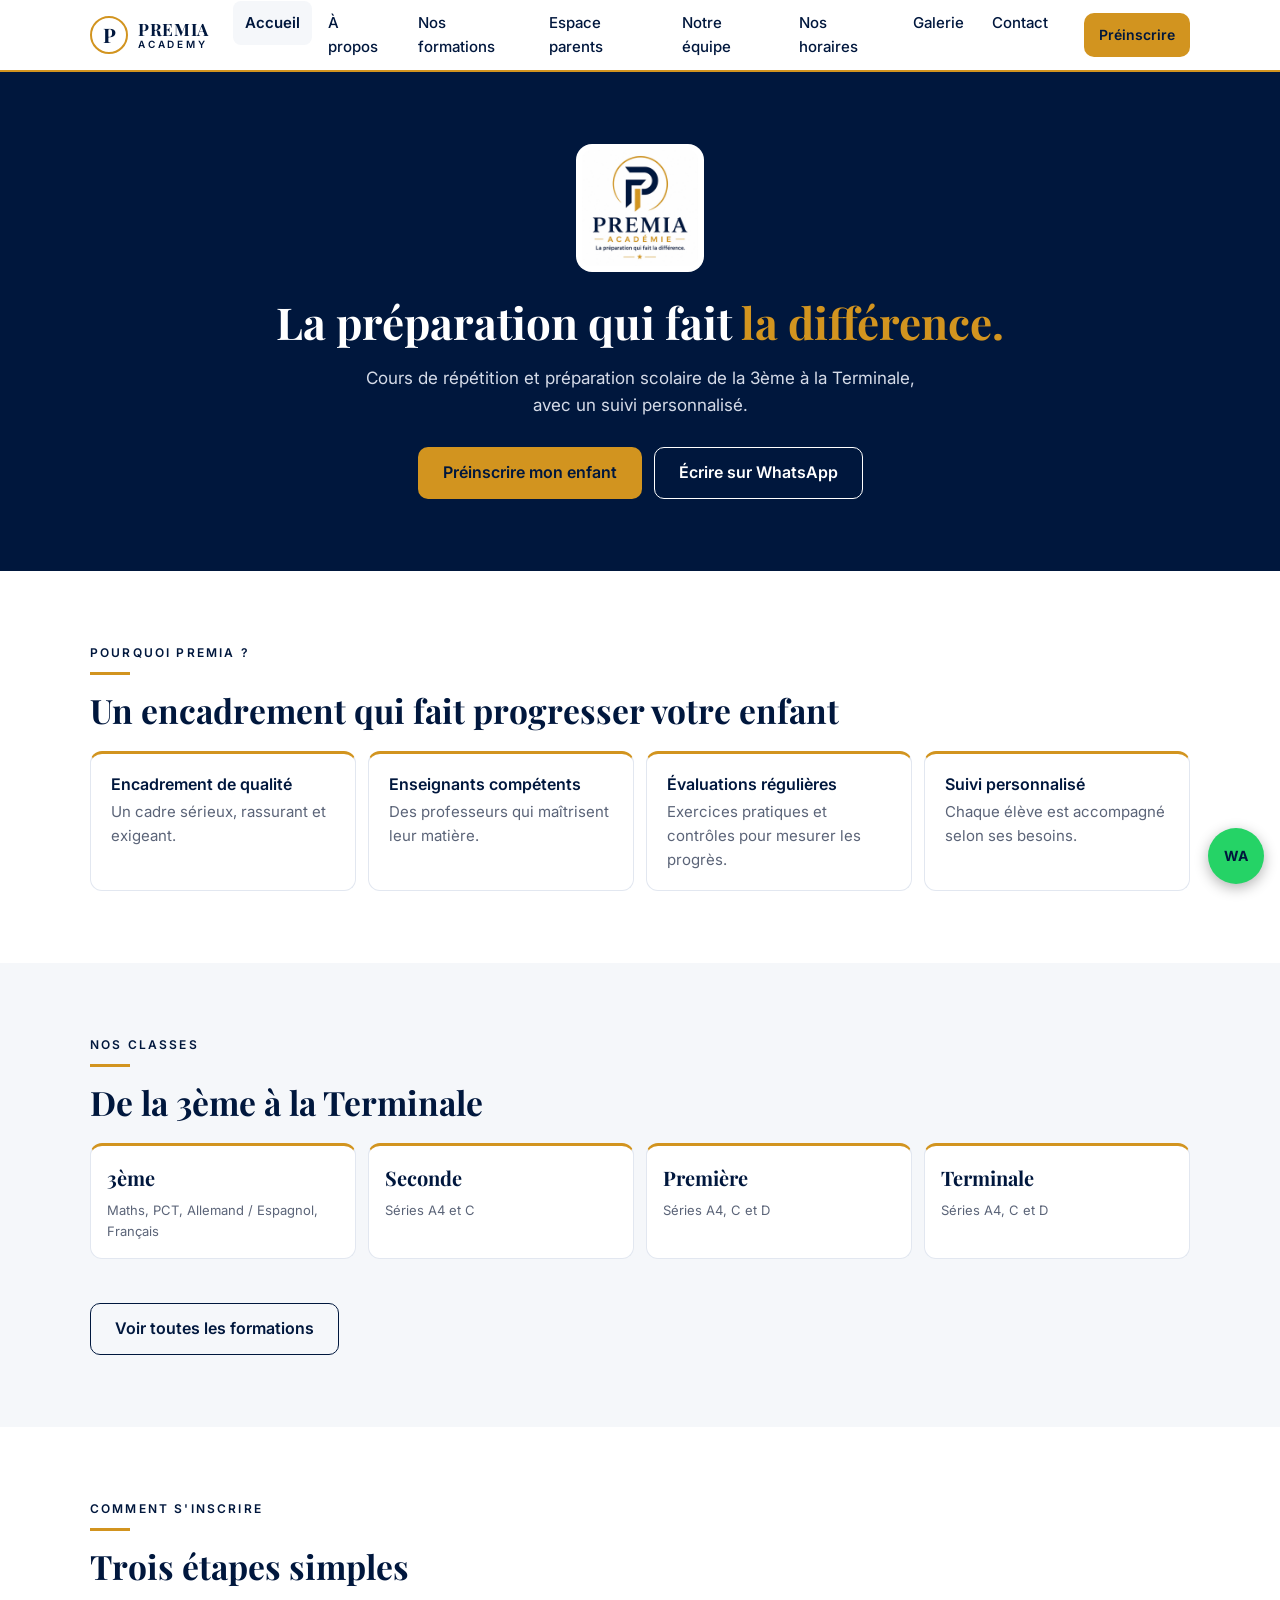
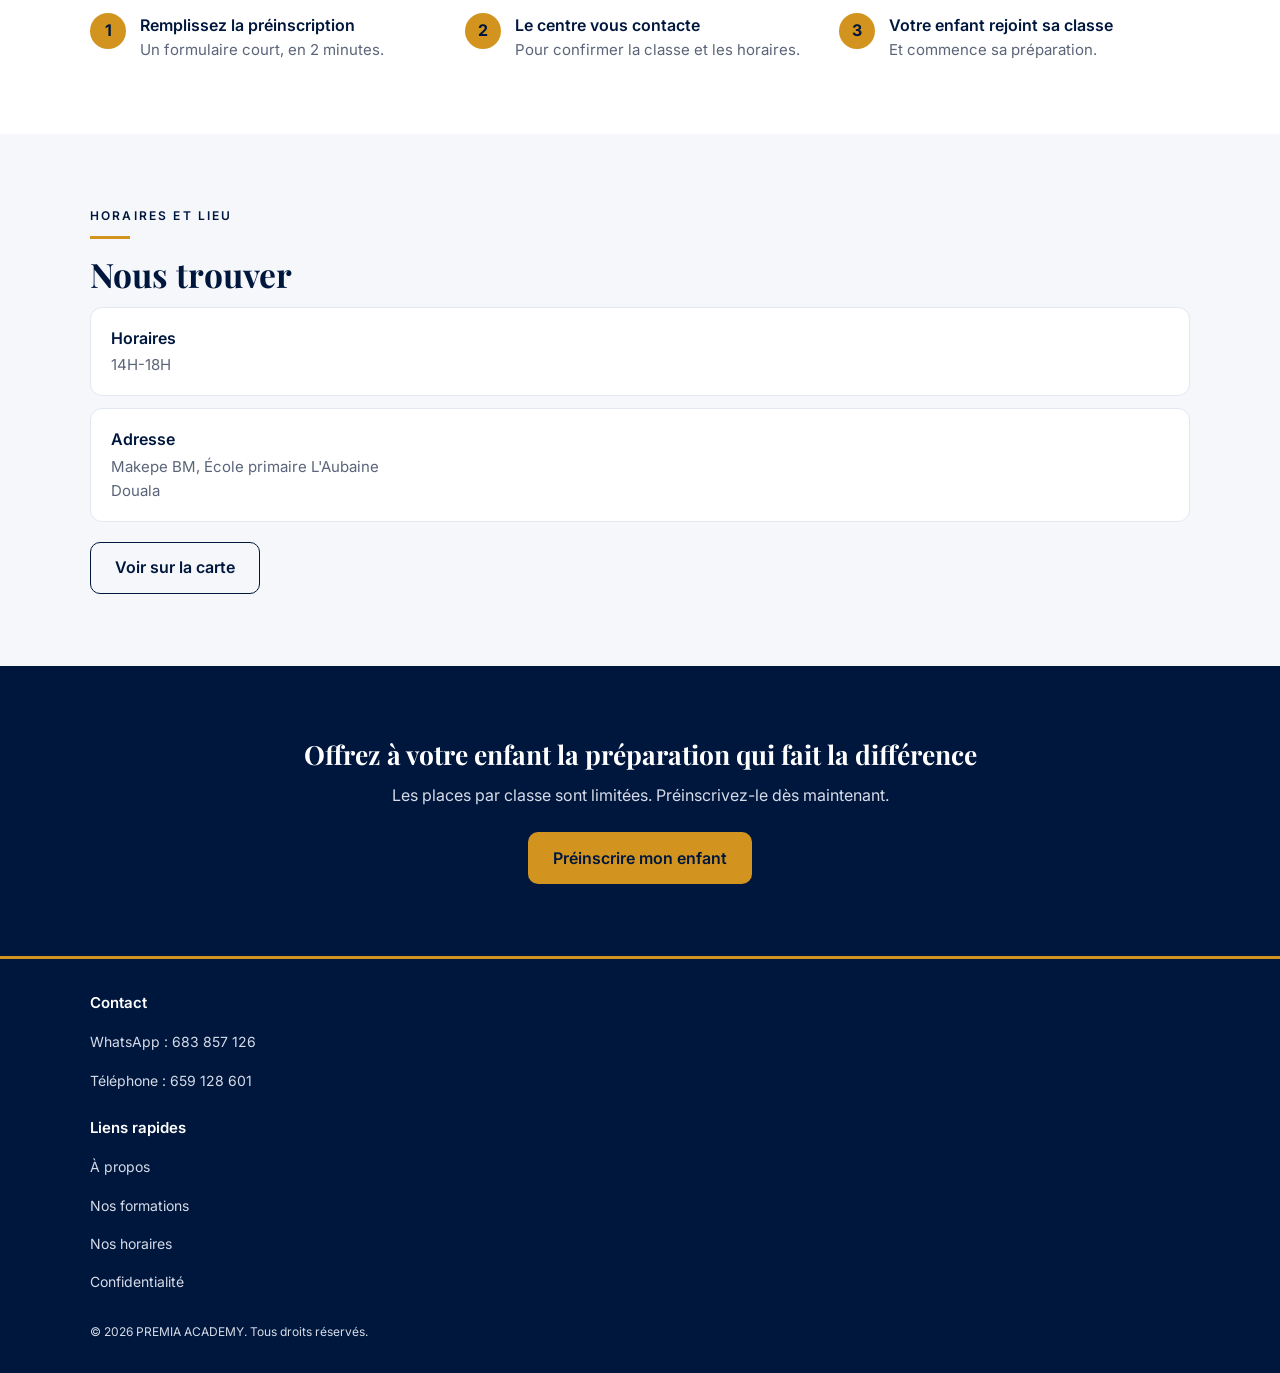
==== index.html @ 53cdbd76 "Mise en ligne du site" ====
<!DOCTYPE html>
<html lang="fr">
<head>
  <meta charset="UTF-8">
  <meta name="viewport" content="width=device-width, initial-scale=1">
  <title>PREMIA ACADEMY | Cours de répétition à Douala, de la 3ème à la Terminale</title>
  <meta name="description" content="PREMIA ACADEMY, centre de cours de répétition à Makepe, Douala. Accompagnement scolaire des élèves de la 3ème à la Terminale et préparation aux examens.">
  <meta name="theme-color" content="#00173D">
<link rel="icon" type="image/png" href="assets/img/logo/logo-complet.png">
  <!-- Aperçu lors d'un partage WhatsApp / Facebook -->
  <meta property="og:type" content="website">
  <meta property="og:title" content="PREMIA ACADEMY : la préparation qui fait la différence">
  <meta property="og:description" content="Cours de répétition et préparation scolaire de la 3ème à la Terminale.">
  <meta property="og:image" content="assets/img/logo/logo-complet.png">

  <!-- Polices -->
  <link rel="preconnect" href="https://fonts.googleapis.com">
  <link rel="preconnect" href="https://fonts.gstatic.com" crossorigin>
  <link href="https://fonts.googleapis.com/css2?family=Inter:wght@400;500;600&family=Playfair+Display:wght@600;700&display=swap" rel="stylesheet">

  <link rel="stylesheet" href="assets/css/style.css">
  <script src="assets/js/main.js" defer></script>
</head>
<body>
  <a class="skip-link" href="#contenu">Aller au contenu</a>

  <!-- ===== EN-TÊTE ===== -->
  <header class="site-header">
    <div class="header-inner">
      <a class="brand" href="index.html" aria-label="PREMIA ACADEMY, accueil">
        <span class="brand-mono" aria-hidden="true">P</span>
        <span class="brand-text">
          <span class="brand-name">PREMIA</span>
          <span class="brand-sub">ACADEMY</span>
        </span>
      </a>
      <div class="header-actions">
        <a class="btn btn-gold btn-sm" href="preinscription.html">Préinscrire</a>
        <button class="nav-toggle" type="button" aria-expanded="false"
                aria-controls="menu-principal" aria-label="Ouvrir le menu">
          <span class="nav-toggle-bar"></span>
        </button>
      </div>
    </div>
    <nav class="main-nav" id="menu-principal" aria-label="Navigation principale">
      <ul>
        <li><a href="index.html" aria-current="page">Accueil</a></li>
        <li><a href="a-propos.html">À propos</a></li>
        <li><a href="formations.html">Nos formations</a></li>
        <li><a href="informations.html">Espace parents</a></li>
        <li><a href="equipe.html">Notre équipe</a></li>
        <li><a href="horaires.html">Nos horaires</a></li>
        <li><a href="galerie.html">Galerie</a></li>
        <li><a href="contact.html">Contact</a></li>
      </ul>
    </nav>
  </header>

  <main id="contenu">

    <!-- ===== HERO ===== -->
    <section class="hero">
      <div class="container">
        <img class="hero-logo" src="assets/img/logo/logo-complet.png"
             alt="Logo PREMIA Académie" width="128" height="128">
        <h1>La préparation qui fait <span>la différence.</span></h1>
        <p class="hero-text">Cours de répétition et préparation scolaire de la 3ème à la Terminale, avec un suivi personnalisé.</p>
        <div class="hero-actions">
          <a class="btn btn-gold" href="preinscription.html">Préinscrire mon enfant</a>
          <a class="btn btn-outline-light" href="https://wa.me/237683857126">Écrire sur WhatsApp</a>
        </div>
      </div>
    </section>

    <!-- ===== POURQUOI PREMIA ===== -->
    <section class="section" aria-labelledby="titre-pourquoi">
      <div class="container">
        <p class="eyebrow">Pourquoi PREMIA ?</p>
        <h2 id="titre-pourquoi">Un encadrement qui fait progresser votre enfant</h2>
        <ul class="cards">
          <li class="card">
            <h3>Encadrement de qualité</h3>
            <p>Un cadre sérieux, rassurant et exigeant.</p>
          </li>
          <li class="card">
            <h3>Enseignants compétents</h3>
            <p>Des professeurs qui maîtrisent leur matière.</p>
          </li>
          <li class="card">
            <h3>Évaluations régulières</h3>
            <p>Exercices pratiques et contrôles pour mesurer les progrès.</p>
          </li>
          <li class="card">
            <h3>Suivi personnalisé</h3>
            <p>Chaque élève est accompagné selon ses besoins.</p>
          </li>
        </ul>
      </div>
    </section>

    <!-- ===== NOS CLASSES ===== -->
    <section class="section section-alt" aria-labelledby="titre-classes">
      <div class="container">
        <p class="eyebrow">Nos classes</p>
        <h2 id="titre-classes">De la 3ème à la Terminale</h2>
        <ul class="class-grid">
          <li class="class-card"><h3>3ème</h3><p>Maths, PCT, Allemand / Espagnol, Français</p></li>
          <li class="class-card"><h3>Seconde</h3><p>Séries A4 et C</p></li>
          <li class="class-card"><h3>Première</h3><p>Séries A4, C et D</p></li>
          <li class="class-card"><h3>Terminale</h3><p>Séries A4, C et D</p></li>
        </ul>
        <a class="btn btn-outline" href="formations.html">Voir toutes les formations</a>
      </div>
    </section>

    <!-- ===== COMMENT S'INSCRIRE ===== -->
    <section class="section" aria-labelledby="titre-etapes">
      <div class="container">
        <p class="eyebrow">Comment s'inscrire</p>
        <h2 id="titre-etapes">Trois étapes simples</h2>
        <ol class="steps">
          <li><h3>Remplissez la préinscription</h3><p>Un formulaire court, en 2 minutes.</p></li>
          <li><h3>Le centre vous contacte</h3><p>Pour confirmer la classe et les horaires.</p></li>
          <li><h3>Votre enfant rejoint sa classe</h3><p>Et commence sa préparation.</p></li>
        </ol>
      </div>
    </section>

    <!-- ===== HORAIRES ET LIEU ===== -->
    <section class="section section-alt" aria-labelledby="titre-lieu">
      <div class="container">
        <p class="eyebrow">Horaires et lieu</p>
        <h2 id="titre-lieu">Nous trouver</h2>
        <div class="card"><h3>Horaires</h3><p>14H-18H</p></div>
        <div class="card"><h3>Adresse</h3><p>Makepe BM, École primaire L'Aubaine<br>Douala</p></div>
        <a class="btn btn-outline" href="contact.html">Voir sur la carte</a>
      </div>
    </section>

    <!-- ===== APPEL FINAL ===== -->
    <section class="cta">
      <div class="container">
        <h2>Offrez à votre enfant la préparation qui fait la différence</h2>
        <p>Les places par classe sont limitées. Préinscrivez-le dès maintenant.</p>
        <a class="btn btn-gold" href="preinscription.html">Préinscrire mon enfant</a>
      </div>
    </section>
  </main>

  <!-- ===== PIED DE PAGE ===== -->
  <footer class="site-footer">
    <div class="container">
      <h3>Contact</h3>
      <a href="https://wa.me/237683857126">WhatsApp : 683 857 126</a>
      <a href="tel:+237659128601">Téléphone : 659 128 601</a>
      <h3>Liens rapides</h3>
      <a href="a-propos.html">À propos</a>
      <a href="formations.html">Nos formations</a>
      <a href="horaires.html">Nos horaires</a>
      <a href="confidentialite.html">Confidentialité</a>
      <p class="copyright">© 2026 PREMIA ACADEMY. Tous droits réservés.</p>
    </div>
  </footer>

  <!-- Bouton WhatsApp flottant -->
  <a class="wa-float" href="https://wa.me/237683857126" aria-label="Écrire sur WhatsApp">WA</a>
</body>
</html>
---- assets/css/style.css ----
*, *::before, *::after {
  box-sizing: border-box;
}

html, body {
  max-width: 100%;
  overflow-x: hidden;
}

body {
  overflow-wrap: break-word;
}

img, table, iframe, video {
  max-width: 100%;
  height: auto;
}
/* =========================================================
   PREMIA ACADEMY - style.css
   1. Variables   2. Base   3. Boutons   4. En-tête
   5. Sections    6. Pied de page   7. Adaptations écran large
   ========================================================= */

/* ---------- 1. VARIABLES (la charte graphique) ---------- */
:root {
  --marine: #00173D;
  --dore: #D2941F;
  --blanc: #FFFFFF;
  --fond-alt: #F5F7FA;
  --texte-2: #5B6478;
  --bord: #E2E7F0;
  --clair: #D5DBE8;
  --font-titre: 'Playfair Display', Georgia, serif;
  --font-texte: 'Inter', system-ui, -apple-system, 'Segoe UI', Arial, sans-serif;
}

/* ---------- 2. BASE ---------- */
*, *::before, *::after { box-sizing: border-box; }
html { scroll-behavior: smooth; -webkit-text-size-adjust: 100%; }
body {
  margin: 0;
  font-family: var(--font-texte);
  font-size: 1rem;
  line-height: 1.6;
  color: var(--marine);
  background: var(--blanc);
}
img { max-width: 100%; height: auto; display: block; }
h1, h2, h3, p, ul, ol { margin: 0; padding: 0; }
ul, ol { list-style: none; }
a { color: inherit; }
h2 {
  font-family: var(--font-titre);
  font-weight: 700;
  font-size: 1.7rem;
  line-height: 1.25;
}
.container { width: min(100% - 48px, 1100px); margin-inline: auto; }

:focus-visible { outline: 3px solid var(--dore); outline-offset: 3px; }

.skip-link {
  position: absolute; left: -9999px; top: 8px;
  background: var(--marine); color: var(--blanc);
  padding: 10px 16px; border-radius: 8px; z-index: 100;
}
.skip-link:focus { left: 16px; }

/* ---------- 3. BOUTONS ---------- */
.btn {
  display: inline-flex; align-items: center; justify-content: center;
  min-height: 52px; padding: 0 24px;
  border: 1.5px solid transparent; border-radius: 10px;
  font-weight: 600; font-size: 1rem; text-decoration: none;
  transition: transform .15s ease, background-color .15s ease;
}
.btn:hover { transform: translateY(-2px); }
.btn-gold { background: var(--dore); color: var(--marine); }
.btn-gold:hover { background: #E0A22E; }
.btn-outline { border-color: var(--marine); color: var(--marine); }
.btn-outline:hover { background: var(--marine); color: var(--blanc); }
.btn-outline-light { border-color: var(--blanc); color: var(--blanc); }
.btn-outline-light:hover { background: var(--blanc); color: var(--marine); }
.btn-sm { min-height: 44px; padding: 0 14px; font-size: .875rem; }

/* ---------- 4. EN-TÊTE ---------- */
.site-header {
  position: sticky; top: 0; z-index: 50;
  background: var(--blanc);
  border-bottom: 2px solid var(--dore);
}
.header-inner {
  width: min(100% - 32px, 1100px); height: 64px; margin-inline: auto;
  display: flex; align-items: center; justify-content: space-between;
}
.brand { display: flex; align-items: center; gap: 10px; text-decoration: none; }
.brand-mono {
  width: 38px; height: 38px; border-radius: 50%;
  border: 2px solid var(--dore);
  display: flex; align-items: center; justify-content: center;
  font-family: var(--font-titre); font-weight: 700; font-size: 1.25rem;
}
.brand-text { display: flex; flex-direction: column; line-height: 1.1; }
.brand-name { font-family: var(--font-titre); font-weight: 700; font-size: 1.0625rem; letter-spacing: .04em; }
.brand-sub { font-size: .625rem; font-weight: 600; letter-spacing: .28em; }
.header-actions { display: flex; align-items: center; gap: 8px; }

/* Bouton menu (burger) */
.nav-toggle {
  width: 44px; height: 44px; background: none; border: 0; cursor: pointer;
  display: flex; align-items: center; justify-content: center;
}
.nav-toggle-bar, .nav-toggle-bar::before, .nav-toggle-bar::after {
  display: block; width: 24px; height: 2px;
  background: var(--marine); border-radius: 2px;
  transition: transform .2s ease, background-color .2s ease;
}
.nav-toggle-bar { position: relative; }
.nav-toggle-bar::before, .nav-toggle-bar::after { content: ""; position: absolute; left: 0; }
.nav-toggle-bar::before { top: -7px; }
.nav-toggle-bar::after { top: 7px; }
.nav-toggle[aria-expanded="true"] .nav-toggle-bar { background: transparent; }
.nav-toggle[aria-expanded="true"] .nav-toggle-bar::before { top: 0; transform: rotate(45deg); }
.nav-toggle[aria-expanded="true"] .nav-toggle-bar::after { top: 0; transform: rotate(-45deg); }

/* Menu : caché sur mobile, affiché quand le JavaScript ajoute "is-open" */
.main-nav { display: none; background: var(--blanc); border-top: 1px solid var(--bord); }
.main-nav.is-open { display: block; }
.main-nav a {
  display: block; padding: 14px 24px; min-height: 48px;
  font-weight: 500; text-decoration: none;
}
.main-nav a:hover, .main-nav a[aria-current="page"] { background: var(--fond-alt); }
.main-nav a[aria-current="page"] { font-weight: 600; }

/* ---------- 5. SECTIONS ---------- */
.hero { background: var(--marine); color: var(--blanc); text-align: center; padding: 32px 0 40px; }
.hero-logo {
  width: 128px; height: 128px; margin: 0 auto 24px;
  background: var(--blanc); padding: 6px; border-radius: 16px;
}
.hero h1 { font-family: var(--font-titre); font-weight: 700; font-size: 1.95rem; line-height: 1.2; }
.hero h1 span { color: var(--dore); }
.hero-text { max-width: 560px; margin: 16px auto 0; color: var(--clair); font-size: 1.0625rem; }
.hero-actions { display: flex; flex-direction: column; gap: 12px; margin-top: 28px; }

.section { padding: 48px 0; }
.section-alt { background: var(--fond-alt); }
.eyebrow { font-size: .75rem; font-weight: 600; letter-spacing: .18em; text-transform: uppercase; }
.eyebrow::after { content: ""; display: block; width: 40px; height: 3px; background: var(--dore); margin: 10px 0 14px; }

.card { background: var(--blanc); border: 1px solid var(--bord); border-radius: 12px; padding: 18px 20px; }
.card h3 { font-size: 1rem; font-weight: 600; }
.card p { margin-top: 2px; color: var(--texte-2); font-size: .9375rem; }
.cards { display: grid; gap: 12px; margin-top: 20px; }
.cards .card { border-top: 3px solid var(--dore); }
.section .container > .card { margin-top: 12px; }
.section .container > .btn { width: 100%; margin-top: 20px; }

.class-grid { display: grid; grid-template-columns: 1fr 1fr; gap: 12px; margin: 20px 0 24px; }
.class-grid + .btn { margin-top: 0; }
.class-card {
  background: var(--blanc); border: 1px solid var(--bord); border-top: 3px solid var(--dore);
  border-radius: 12px; padding: 16px; min-height: 112px;
}
.class-card h3 { font-family: var(--font-titre); font-weight: 700; font-size: 1.25rem; }
.class-card p { margin-top: 6px; color: var(--texte-2); font-size: .8125rem; }

.steps { counter-reset: etape; margin-top: 8px; }
.steps li {
  counter-increment: etape;
  display: grid; grid-template-columns: 36px 1fr; column-gap: 14px; margin-top: 18px;
}
.steps li::before {
  content: counter(etape);
  grid-column: 1; grid-row: 1 / span 2;
  width: 36px; height: 36px; border-radius: 50%;
  background: var(--dore); color: var(--marine); font-weight: 700;
  display: flex; align-items: center; justify-content: center;
}
.steps h3 { grid-column: 2; grid-row: 1; font-size: 1rem; font-weight: 600; }
.steps p { grid-column: 2; grid-row: 2; color: var(--texte-2); font-size: .9375rem; }

.cta { background: var(--marine); color: var(--blanc); text-align: center; padding: 48px 0; }
.cta h2 { color: var(--blanc); font-size: 1.65rem; }
.cta p { max-width: 640px; margin: 12px auto 24px; color: var(--clair); }
.cta .btn { width: 100%; }

/* ---------- 6. PIED DE PAGE ---------- */
.site-footer {
  background: var(--marine); color: var(--clair);
  padding: 32px 0; border-top: 3px solid var(--dore); font-size: .875rem;
}
.site-footer h3 { margin: 0 0 8px; color: var(--blanc); font-size: .9375rem; font-weight: 600; }
.site-footer h3:not(:first-child) { margin-top: 16px; }
.site-footer a { display: block; padding: 8px 0; text-decoration: none; }
.site-footer a:hover { text-decoration: underline; }
.copyright { margin-top: 20px; font-size: .75rem; }

/* Bouton WhatsApp flottant */
.wa-float {
  position: fixed; right: 16px; bottom: 16px; z-index: 60;
  width: 56px; height: 56px; border-radius: 50%;
  background: #25D366; color: var(--marine);
  display: flex; align-items: center; justify-content: center;
  font-weight: 700; font-size: .875rem; text-decoration: none;
  box-shadow: 0 4px 14px rgba(0, 0, 0, .3);
}

/* ---------- 7. ADAPTATION AUX ÉCRANS PLUS LARGES ---------- */
@media (min-width: 600px) {
  .hero-actions { flex-direction: row; justify-content: center; }
  .section .container > .btn, .cta .btn { width: auto; }
  .cards { grid-template-columns: 1fr 1fr; }
}

@media (min-width: 900px) {
  /* En-tête : logo | menu | bouton, sur une seule ligne */
  .site-header {
    display: flex; align-items: center; gap: 24px; min-height: 72px;
    padding: 0 max(24px, calc((100% - 1100px) / 2));
  }
  .header-inner { display: contents; }
  .brand { order: 0; }
  .main-nav { order: 1; display: block; margin-left: auto; border: 0; }
  .main-nav ul { display: flex; gap: 4px; }
  .main-nav a { padding: 10px 12px; min-height: 0; border-radius: 8px; font-size: .9375rem; }
  .header-actions { order: 2; }
  .nav-toggle { display: none; }

  .hero { padding: 72px 0; }
  .hero h1 { font-size: 2.75rem; max-width: 760px; margin-inline: auto; }
  .section, .cta { padding: 72px 0; }
  h2 { font-size: 2.1rem; }
  .cards, .class-grid { grid-template-columns: repeat(4, 1fr); }
  .steps { display: grid; grid-template-columns: repeat(3, 1fr); gap: 24px; }
  .steps li { margin-top: 18px; }
}

@media (prefers-reduced-motion: reduce) {
  html { scroll-behavior: auto; }
  * { transition: none !important; }
}

/* ---------- 9. FORMULAIRES ---------- */
.form { max-width: 560px; margin: 24px auto 0; display: grid; gap: 18px; }
.champ label { display: block; margin-bottom: 6px; font-weight: 600; }
.champ .facultatif { font-weight: 400; color: var(--texte-2); }
.champ input[type="text"], .champ input[type="tel"], .champ select {
  width: 100%; min-height: 50px; padding: 0 14px;
  border: 1.5px solid #7B8499; border-radius: 10px;
  font: inherit; color: var(--marine); background: var(--blanc);
}
.champ input:focus, .champ select:focus { outline: 3px solid var(--dore); outline-offset: 2px; border-color: var(--marine); }
.champ [aria-invalid="true"] { border-color: #B3261E; }
.erreur { margin-top: 6px; color: #B3261E; font-size: .875rem; }
.consentement { display: flex; gap: 12px; align-items: flex-start; font-size: .9rem; }
.consentement input { flex: none; width: 22px; height: 22px; margin-top: 2px; accent-color: var(--marine); }
.form .btn { width: 100%; }
.note-form { color: var(--texte-2); font-size: .875rem; text-align: center; }

/* ---------- 8. PAGES INTÉRIEURES ---------- */
.page-hero { background: var(--marine); color: var(--blanc); text-align: center; padding: 40px 0; }
.page-hero h1 { font-family: var(--font-titre); font-weight: 700; font-size: 1.9rem; line-height: 1.2; }
.page-hero p { max-width: 620px; margin: 12px auto 0; color: var(--clair); }

.formations-grid { display: grid; gap: 16px; margin-top: 24px; }
.formation {
  background: var(--blanc); border: 1px solid var(--bord); border-top: 3px solid var(--dore);
  border-radius: 12px; padding: 20px;
}
.formation h3 { font-family: var(--font-titre); font-weight: 700; font-size: 1.3rem; }
.matieres { display: flex; flex-wrap: wrap; gap: 8px; margin: 14px 0 18px; }
.matieres li {
  background: var(--fond-alt); border: 1px solid var(--bord); border-radius: 999px;
  padding: 4px 12px; font-size: .8125rem; font-weight: 500;
}
.lien-fleche { font-weight: 600; text-decoration: none; border-bottom: 2px solid var(--dore); }
.lien-fleche:hover { background: var(--fond-alt); }
.intro { max-width: 680px; color: var(--texte-2); }

@media (min-width: 600px) {
  .formations-grid { grid-template-columns: 1fr 1fr; }
}
@media (min-width: 900px) {
  .formations-grid { grid-template-columns: repeat(3, 1fr); }
  .page-hero { padding: 64px 0; }
  .page-hero h1 { font-size: 2.6rem; }
}

/* ---------- 9. FORMULAIRES ---------- */
.form { max-width: 560px; margin: 24px auto 0; display: grid; gap: 18px; }
.champ label { display: block; margin-bottom: 6px; font-weight: 600; }
.champ .facultatif { font-weight: 400; color: var(--texte-2); }
.champ input[type="text"], .champ input[type="tel"], .champ select {
  width: 100%; min-height: 50px; padding: 0 14px;
  border: 1.5px solid #7B8499; border-radius: 10px;
  font: inherit; color: var(--marine); background: var(--blanc);
}
.champ input:focus, .champ select:focus { outline: 3px solid var(--dore); outline-offset: 2px; border-color: var(--marine); }
.champ [aria-invalid="true"] { border-color: #B3261E; }
.erreur { margin-top: 6px; color: #B3261E; font-size: .875rem; }
.consentement { display: flex; gap: 12px; align-items: flex-start; font-size: .9rem; }
.consentement input { flex: none; width: 22px; height: 22px; margin-top: 2px; accent-color: var(--marine); }
.form .btn { width: 100%; }
.note-form { color: var(--texte-2); font-size: .875rem; text-align: center; }

/* ---------- 11. PAGE CONTACT ---------- */
.contact-grid { display: grid; gap: 32px; margin-top: 24px; }
.contact-infos { display: grid; gap: 12px; align-content: start; }
.contact-infos .btn { width: 100%; margin-top: 14px; }
.contact-infos address { font-style: normal; color: var(--texte-2); font-size: .9375rem; }
.contact-form-bloc h3 { font-family: var(--font-titre); font-weight: 700; font-size: 1.4rem; }
.contact-form-bloc .form { margin: 16px 0 0; max-width: none; }
.champ textarea {
  width: 100%; min-height: 140px; padding: 12px 14px; resize: vertical;
  border: 1.5px solid #7B8499; border-radius: 10px;
  font: inherit; color: var(--marine); background: var(--blanc);
}
.champ textarea:focus { outline: 3px solid var(--dore); outline-offset: 2px; border-color: var(--marine); }

@media (min-width: 900px) {
  .contact-grid { grid-template-columns: 1fr 1fr; gap: 48px; }
}

/* ---------- 12. PAGE À PROPOS ---------- */
.texte-long { max-width: 720px; }
.texte-long p { margin-top: 14px; color: var(--texte-2); }
.duo { display: grid; gap: 16px; margin-top: 24px; }
.duo .card { border-top: 3px solid var(--dore); }
.duo .card h3 { font-family: var(--font-titre); font-weight: 700; font-size: 1.3rem; }

@media (min-width: 600px) {
  .duo { grid-template-columns: 1fr 1fr; }
}

/* ---------- 13. À PROPOS : HISTOIRE ET PRINCIPES ---------- */
.citation {
  max-width: 720px; margin-top: 28px; padding: 20px 24px;
  background: var(--marine); color: var(--blanc);
  border-radius: 12px; border-top: 3px solid var(--dore);
  font-family: var(--font-titre); font-weight: 700; font-size: 1.25rem; line-height: 1.4;
}
.texte-long strong { color: var(--marine); }

@media (min-width: 900px) {
  .cards-3 { grid-template-columns: repeat(3, 1fr); }
}

/* ---------- 14. PAGE ÉQUIPE ---------- */
.equipe-grid { display: grid; gap: 16px; margin-top: 24px; }
.membre {
  background: var(--blanc); border: 1px solid var(--bord); border-top: 3px solid var(--dore);
  border-radius: 12px; padding: 24px 20px; text-align: center;
}
.avatar {
  width: 96px; height: 96px; margin: 0 auto 14px; border-radius: 50%;
  border: 3px solid var(--dore); background: var(--marine); color: var(--blanc);
  display: flex; align-items: center; justify-content: center;
  font-family: var(--font-titre); font-weight: 700; font-size: 1.8rem;
}
img.avatar { display: block; object-fit: cover; }
.membre h3 { font-size: 1.0625rem; font-weight: 600; }
.membre .matiere { margin-top: 2px; font-size: .875rem; font-weight: 600; letter-spacing: .04em; text-transform: uppercase; }
.membre .presentation { margin-top: 10px; color: var(--texte-2); font-size: .9375rem; }

@media (min-width: 600px) {
  .equipe-grid { grid-template-columns: 1fr 1fr; }
}
@media (min-width: 900px) {
  .equipe-grid { grid-template-columns: repeat(3, 1fr); }
}

<!DOCTYPE html>
<html lang="fr">
<head>
  <meta charset="UTF-8">
  <meta name="viewport" content="width=device-width, initial-scale=1">
  <title>Notre équipe | PREMIA ACADEMY, enseignants à Douala</title>
  <meta name="description" content="Rencontrez les enseignants de PREMIA ACADEMY à Makepe BM, Douala : des professeurs compétents pour accompagner chaque élève de la 3ème à la Terminale.">
  <meta name="theme-color" content="#00173D">
  <meta property="og:type" content="website">
  <meta property="og:title" content="Notre équipe | PREMIA ACADEMY">
  <meta property="og:description" content="Des enseignants compétents pour chaque matière.">
  <meta property="og:image" content="assets/img/logo/logo-complet.png">
  <link rel="preconnect" href="https://fonts.googleapis.com">
  <link rel="preconnect" href="https://fonts.gstatic.com" crossorigin>
  <link href="https://fonts.googleapis.com/css2?family=Inter:wght@400;500;600&family=Playfair+Display:wght@600;700&display=swap" rel="stylesheet">
  <link rel="stylesheet" href="assets/css/style.css">
  <script src="assets/js/main.js" defer></script>
</head>
<body>
  <a class="skip-link" href="#contenu">Aller au contenu</a>

  <header class="site-header">
    <div class="header-inner">
      <a class="brand" href="index.html" aria-label="PREMIA ACADEMY, accueil">
        <span class="brand-mono" aria-hidden="true">P</span>
        <span class="brand-text">
          <span class="brand-name">PREMIA</span>
          <span class="brand-sub">ACADEMY</span>
        </span>
      </a>
      <div class="header-actions">
        <a class="btn btn-gold btn-sm" href="preinscription.html">Préinscrire</a>
        <button class="nav-toggle" type="button" aria-expanded="false"
                aria-controls="menu-principal" aria-label="Ouvrir le menu">
          <span class="nav-toggle-bar"></span>
        </button>
      </div>
    </div>
    <nav class="main-nav" id="menu-principal" aria-label="Navigation principale">
      <ul>
        <li><a href="index.html">Accueil</a></li>
        <li><a href="a-propos.html">À propos</a></li>
        <li><a href="formations.html">Nos formations</a></li>
        <li><a href="equipe.html" aria-current="page">Notre équipe</a></li>
        <li><a href="horaires.html">Nos horaires</a></li>
        <li><a href="galerie.html">Galerie</a></li>
        <li><a href="contact.html">Contact</a></li>
      </ul>
    </nav>
  </header>

  <main id="contenu">
    <section class="page-hero">
      <div class="container">
        <h1>Notre équipe</h1>
        <p>Des enseignants compétents, engagés dans la réussite de chaque élève.</p>
      </div>
    </section>

    <section class="section" aria-labelledby="titre-equipe">
      <div class="container">
        <p class="eyebrow">Équipe pédagogique</p>
        <h2 id="titre-equipe">Ceux qui accompagnent vos enfants</h2>

        <div class="equipe-grid">

          <!-- ===== MODÈLE 1 : sans photo (initiales) ===== -->
          <article class="membre">
            <div class="avatar" aria-hidden="true">NN</div>
            <h3>[NOM DE L'ENSEIGNANT]</h3>
            <p class="matiere">[Matière]</p>
            <p class="presentation">[Une phrase de présentation]</p>
          </article>

          <!-- ===== MODÈLE 2 : avec photo =====
               Mets la photo dans assets/img/team/ (ex. prenom-nom.jpg)
          <article class="membre">
            <img class="avatar" src="assets/img/team/prenom-nom.jpg"
                 alt="Photo de [Nom de l'enseignant]" width="96" height="96" loading="lazy">
            <h3>[NOM DE L'ENSEIGNANT]</h3>
            <p class="matiere">[Matière]</p>
            <p class="presentation">[Une phrase de présentation]</p>
          </article>
          -->

          <article class="membre">
            <div class="avatar" aria-hidden="true">NN</div>
            <h3>[NOM DE L'ENSEIGNANT]</h3>
            <p class="matiere">[Matière]</p>
            <p class="presentation">[Une phrase de présentation]</p>
          </article>

          <article class="membre">
            <div class="avatar" aria-hidden="true">NN</div>
            <h3>[NOM DE L'ENSEIGNANT]</h3>
            <p class="matiere">[Matière]</p>
            <p class="presentation">[Une phrase de présentation]</p>
          </article>

        </div>
      </div>
    </section>

    <section class="cta">
      <div class="container">
        <h2>Une question sur nos enseignants ?</h2>
        <p>Écrivez-nous, nous vous répondons avec plaisir.</p>
        <a class="btn btn-gold" href="https://wa.me/237683857126">Écrire sur WhatsApp</a>
      </div>
    </section>
  </main>

  <footer class="site-footer">
    <div class="container">
      <h3>Contact</h3>
      <a href="https://wa.me/237683857126">WhatsApp : 683 857 126</a>
      <a href="tel:+237659128601">Téléphone : 659 128 601</a>
      <h3>Liens rapides</h3>
      <a href="a-propos.html">À propos</a>
      <a href="formations.html">Nos formations</a>
      <a href="horaires.html">Nos horaires</a>
      <a href="confidentialite.html">Confidentialité</a>
      <p class="copyright">© 2026 PREMIA ACADEMY. Tous droits réservés.</p>
    </div>
  </footer>

  <a class="wa-float" href="https://wa.me/237683857126" aria-label="Écrire sur WhatsApp">WA</a>
</body>
</html>

/* GALERIE PREMIA ACADEMY */

.galerie-grid {
    display: grid;
    grid-template-columns: repeat(3, 1fr);
    gap: 25px;
    margin-top: 50px;
}

.galerie-item {
    background: white;
    border-radius: 15px;
    overflow: hidden;
    box-shadow: 0 8px 25px rgba(0, 0, 0, 0.07);
    transition: 0.3s ease;
}

.galerie-item:hover {
    transform: translateY(-7px);
}

.galerie-item img {
    width: 100%;
    height: 260px;
    object-fit: cover;
    display: block;
}

.galerie-item figcaption {
    padding: 18px;
    color: #101b35;
    font-weight: 600;
}

.galerie-message {
    text-align: center;
    margin-top: 75px;
    padding: 45px 20px;
    background: #101b35;
    color: white;
    border-radius: 15px;
}

.galerie-message h2 {
    color: #d4af61;
    margin-bottom: 15px;
}

@media (max-width: 768px) {
    .galerie-grid {
        grid-template-columns: repeat(2, 1fr);
        gap: 15px;
    }

    .galerie-item img {
        height: 180px;
    }
}

@media (max-width: 480px) {
    .galerie-grid {
        grid-template-columns: 1fr;
    }

    .galerie-item img {
        height: 230px;
    }
}

/* ---------- 15. PAGE CONFIDENTIALITÉ ---------- */
.texte-long h2 { margin-top: 32px; font-size: 1.35rem; }
.texte-long h2:first-child { margin-top: 0; }
.texte-long ul { margin-top: 10px; padding-left: 20px; list-style: disc; color: var(--texte-2); }
.texte-long li { margin-top: 6px; }
.texte-long a { font-weight: 600; text-decoration: underline; }
.maj { margin-top: 32px; font-size: .875rem; }
.consentement a { font-weight: 600; text-decoration: underline; }

/* ---------- 16. GALERIE ---------- */
.galerie-grid { display: grid; grid-template-columns: 1fr 1fr; gap: 10px; margin-top: 24px; }
.galerie-grid figure { margin: 0; }
.vignette {
  display: block; width: 100%; padding: 0; border: 0; aspect-ratio: 4 / 3;
  background: var(--fond-alt); border-radius: 12px; overflow: hidden; cursor: pointer;
}
.vignette img { width: 100%; height: 100%; object-fit: cover; transition: transform .25s ease; }
.vignette:hover img { transform: scale(1.04); }
.galerie-grid figcaption { margin-top: 6px; font-size: .8125rem; color: var(--texte-2); }

.lightbox { width: 100%; max-width: min(96vw, 900px); padding: 0; border: 0; background: transparent; overflow: visible; }
.lightbox::backdrop { background: rgba(0, 23, 61, .92); }
.lightbox-inner { position: relative; text-align: center; }
.lightbox img { max-height: 80vh; margin: 0 auto; border-radius: 8px; background: var(--blanc); }
.lightbox p { margin-top: 10px; color: var(--blanc); font-size: .9375rem; }
.lightbox-close {
  position: absolute; top: 8px; right: 8px; width: 44px; height: 44px;
  border: 0; border-radius: 50%; background: var(--dore); color: var(--marine);
  font-size: 1.5rem; font-weight: 700; line-height: 1; cursor: pointer;
}

@media (min-width: 600px) {
  .galerie-grid { grid-template-columns: repeat(3, 1fr); }
}
@media (min-width: 900px) {
  .galerie-grid { grid-template-columns: repeat(4, 1fr); }
}
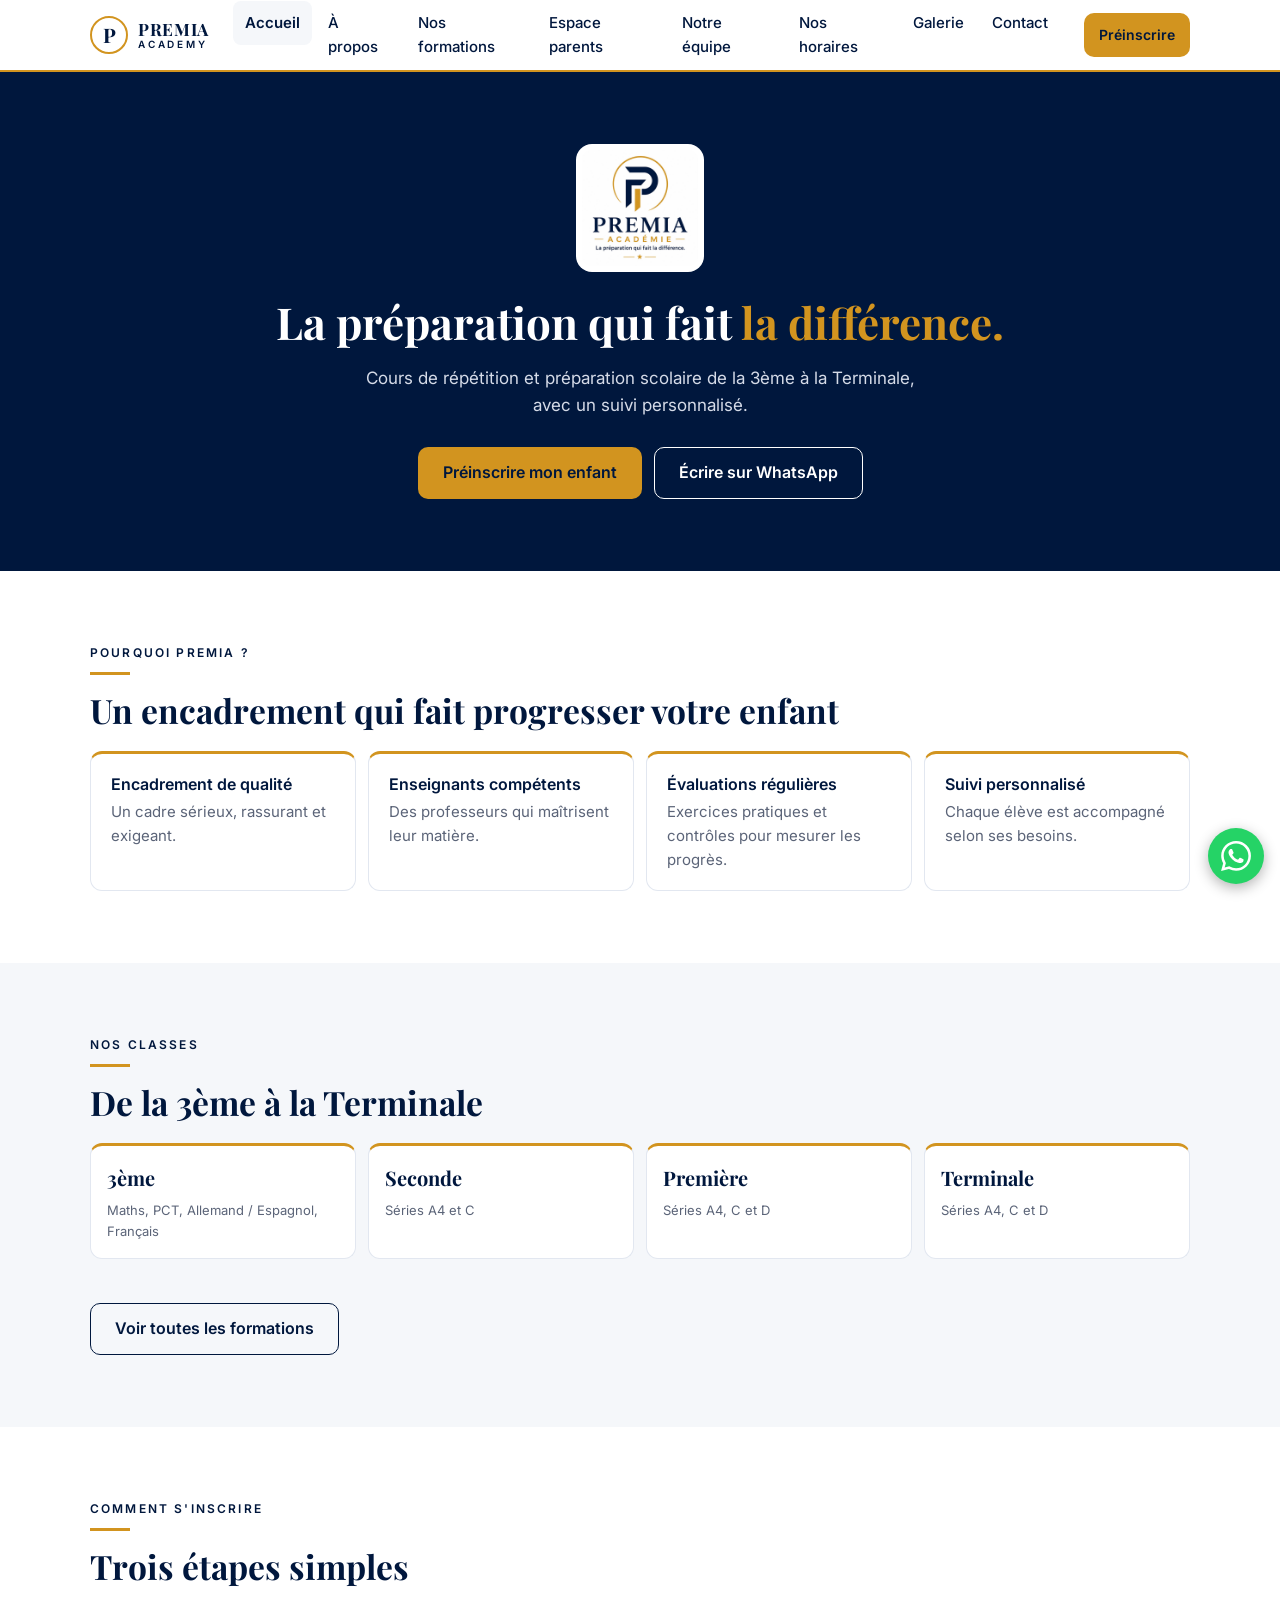
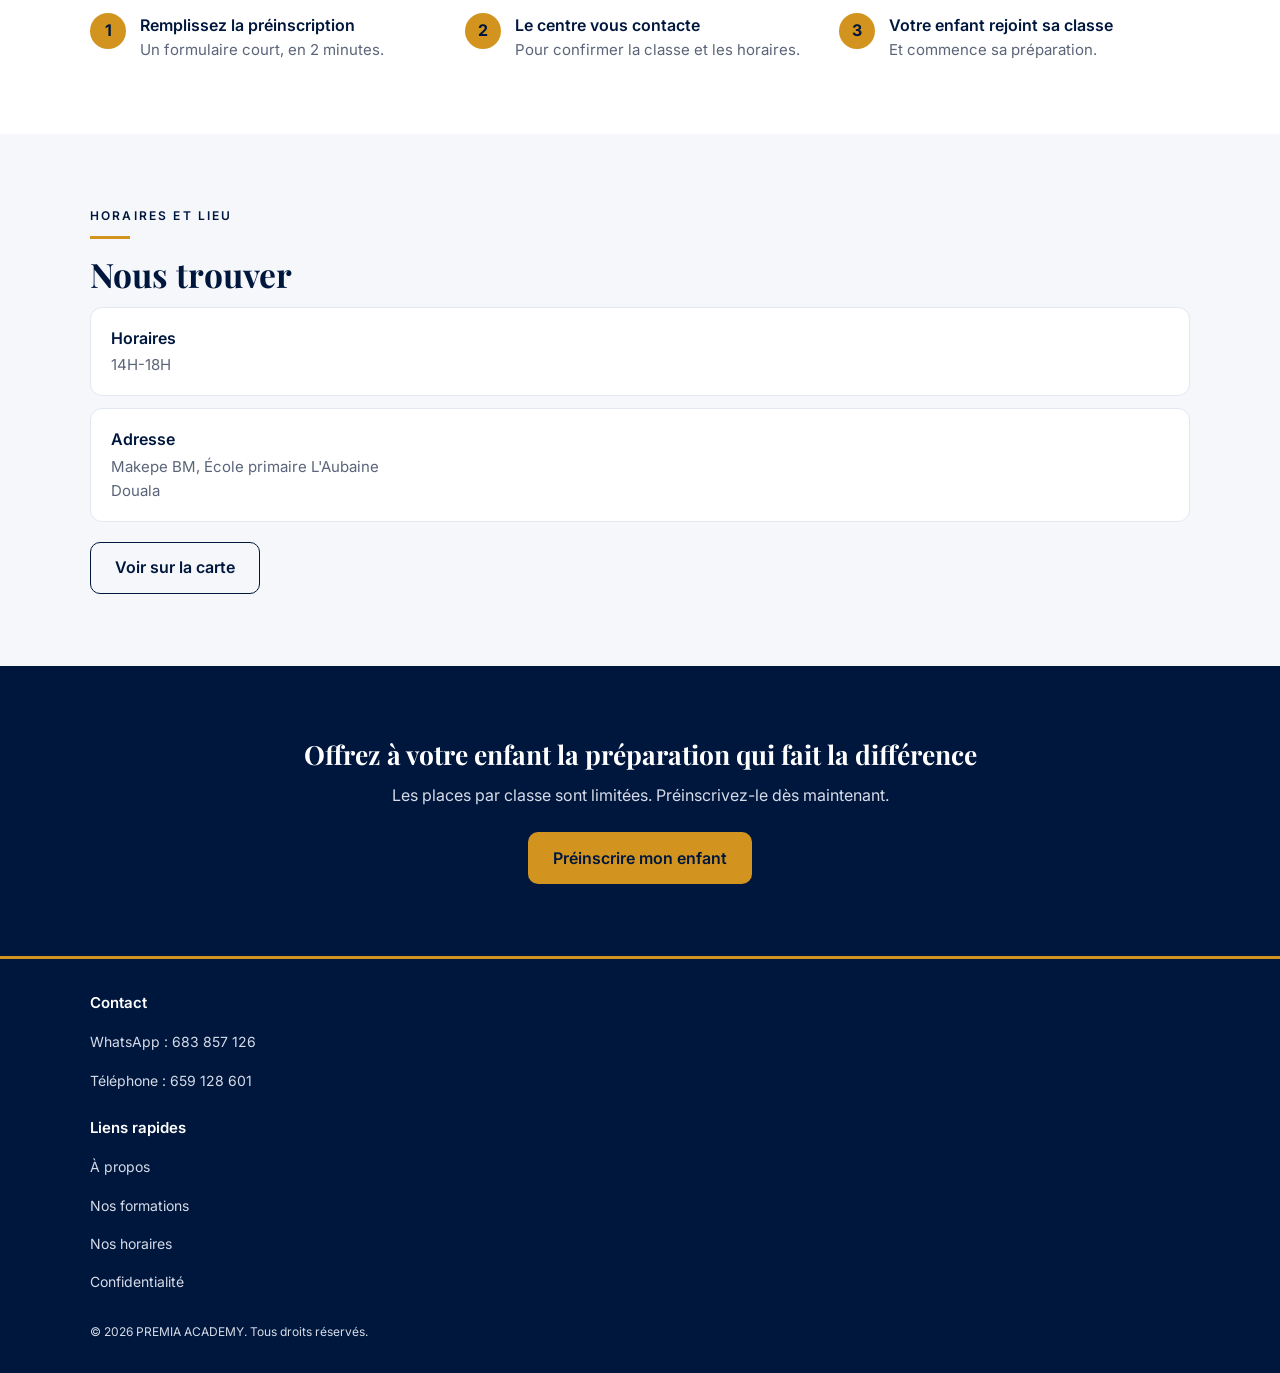
==== commit e54d7e9f: "Icone WhatsApp et favicon" ====
--- a/index.html
+++ b/index.html
@@ -6,12 +6,17 @@
   <title>PREMIA ACADEMY | Cours de répétition à Douala, de la 3ème à la Terminale</title>
   <meta name="description" content="PREMIA ACADEMY, centre de cours de répétition à Makepe, Douala. Accompagnement scolaire des élèves de la 3ème à la Terminale et préparation aux examens.">
   <meta name="theme-color" content="#00173D">
+<link rel="icon" type="image/svg+xml" href="assets/img/logo/favicon.svg">
 <link rel="icon" type="image/png" href="assets/img/logo/logo-complet.png">
+<link rel="canonical" href="https://dylannana.github.io/premia-academy/">
   <!-- Aperçu lors d'un partage WhatsApp / Facebook -->
   <meta property="og:type" content="website">
+  <meta property="og:url" content="https://dylannana.github.io/premia-academy/">
+  <meta property="og:site_name" content="PREMIA ACADEMY">
+<meta property="og:locale" content="fr_FR">
   <meta property="og:title" content="PREMIA ACADEMY : la préparation qui fait la différence">
   <meta property="og:description" content="Cours de répétition et préparation scolaire de la 3ème à la Terminale.">
-  <meta property="og:image" content="assets/img/logo/logo-complet.png">
+  <meta property="og:image" content="https://dylannana.github.io/premia-academy/assets/img/logo/logo-complet.png">
 
   <!-- Polices -->
   <link rel="preconnect" href="https://fonts.googleapis.com">
@@ -163,6 +168,5 @@
   </footer>
 
   <!-- Bouton WhatsApp flottant -->
-  <a class="wa-float" href="https://wa.me/237683857126" aria-label="Écrire sur WhatsApp">WA</a>
-</body>
+ <a class="wa-float" href="https://wa.me/237683857126" target="_blank" rel="noopener" aria-label="Écrire à PREMIA ACADEMY sur WhatsApp"><svg viewBox="0 0 24 24" aria-hidden="true"><path d="M17.472 14.382c-.297-.149-1.758-.867-2.03-.967-.273-.099-.471-.148-.67.15-.197.297-.767.966-.94 1.164-.173.199-.347.223-.644.075-.297-.15-1.255-.463-2.39-1.475-.883-.788-1.48-1.761-1.653-2.059-.173-.297-.018-.458.13-.606.134-.133.298-.347.446-.52.149-.174.198-.298.298-.497.099-.198.05-.371-.025-.52-.075-.149-.669-1.612-.916-2.207-.242-.579-.487-.5-.669-.51-.173-.008-.371-.01-.57-.01-.198 0-.52.074-.792.372-.272.297-1.04 1.016-1.04 2.479 0 1.462 1.065 2.875 1.213 3.074.149.198 2.096 3.2 5.077 4.487.709.306 1.262.489 1.694.625.712.227 1.36.195 1.871.118.571-.085 1.758-.719 2.006-1.413.248-.694.248-1.289.173-1.413-.074-.124-.272-.198-.57-.347m-5.421 7.403h-.004a9.87 9.87 0 01-5.031-1.378l-.361-.214-3.741.982.998-3.648-.235-.374a9.86 9.86 0 01-1.51-5.26c.001-5.45 4.436-9.884 9.888-9.884 2.64 0 5.122 1.03 6.988 2.898a9.825 9.825 0 012.893 6.994c-.003 5.45-4.437 9.884-9.885 9.884m8.413-18.297A11.815 11.815 0 0012.05 0C5.495 0 .16 5.335.157 11.892c0 2.096.547 4.142 1.588 5.945L.057 24l6.305-1.654a11.882 11.882 0 005.683 1.448h.005c6.554 0 11.89-5.335 11.893-11.893a11.821 11.821 0 00-3.48-8.413z"/></svg></a>
 </html>
--- a/assets/css/style.css
+++ b/assets/css/style.css
@@ -371,135 +371,6 @@
   .equipe-grid { grid-template-columns: repeat(3, 1fr); }
 }
 
-<!DOCTYPE html>
-<html lang="fr">
-<head>
-  <meta charset="UTF-8">
-  <meta name="viewport" content="width=device-width, initial-scale=1">
-  <title>Notre équipe | PREMIA ACADEMY, enseignants à Douala</title>
-  <meta name="description" content="Rencontrez les enseignants de PREMIA ACADEMY à Makepe BM, Douala : des professeurs compétents pour accompagner chaque élève de la 3ème à la Terminale.">
-  <meta name="theme-color" content="#00173D">
-  <meta property="og:type" content="website">
-  <meta property="og:title" content="Notre équipe | PREMIA ACADEMY">
-  <meta property="og:description" content="Des enseignants compétents pour chaque matière.">
-  <meta property="og:image" content="assets/img/logo/logo-complet.png">
-  <link rel="preconnect" href="https://fonts.googleapis.com">
-  <link rel="preconnect" href="https://fonts.gstatic.com" crossorigin>
-  <link href="https://fonts.googleapis.com/css2?family=Inter:wght@400;500;600&family=Playfair+Display:wght@600;700&display=swap" rel="stylesheet">
-  <link rel="stylesheet" href="assets/css/style.css">
-  <script src="assets/js/main.js" defer></script>
-</head>
-<body>
-  <a class="skip-link" href="#contenu">Aller au contenu</a>
-
-  <header class="site-header">
-    <div class="header-inner">
-      <a class="brand" href="index.html" aria-label="PREMIA ACADEMY, accueil">
-        <span class="brand-mono" aria-hidden="true">P</span>
-        <span class="brand-text">
-          <span class="brand-name">PREMIA</span>
-          <span class="brand-sub">ACADEMY</span>
-        </span>
-      </a>
-      <div class="header-actions">
-        <a class="btn btn-gold btn-sm" href="preinscription.html">Préinscrire</a>
-        <button class="nav-toggle" type="button" aria-expanded="false"
-                aria-controls="menu-principal" aria-label="Ouvrir le menu">
-          <span class="nav-toggle-bar"></span>
-        </button>
-      </div>
-    </div>
-    <nav class="main-nav" id="menu-principal" aria-label="Navigation principale">
-      <ul>
-        <li><a href="index.html">Accueil</a></li>
-        <li><a href="a-propos.html">À propos</a></li>
-        <li><a href="formations.html">Nos formations</a></li>
-        <li><a href="equipe.html" aria-current="page">Notre équipe</a></li>
-        <li><a href="horaires.html">Nos horaires</a></li>
-        <li><a href="galerie.html">Galerie</a></li>
-        <li><a href="contact.html">Contact</a></li>
-      </ul>
-    </nav>
-  </header>
-
-  <main id="contenu">
-    <section class="page-hero">
-      <div class="container">
-        <h1>Notre équipe</h1>
-        <p>Des enseignants compétents, engagés dans la réussite de chaque élève.</p>
-      </div>
-    </section>
-
-    <section class="section" aria-labelledby="titre-equipe">
-      <div class="container">
-        <p class="eyebrow">Équipe pédagogique</p>
-        <h2 id="titre-equipe">Ceux qui accompagnent vos enfants</h2>
-
-        <div class="equipe-grid">
-
-          <!-- ===== MODÈLE 1 : sans photo (initiales) ===== -->
-          <article class="membre">
-            <div class="avatar" aria-hidden="true">NN</div>
-            <h3>[NOM DE L'ENSEIGNANT]</h3>
-            <p class="matiere">[Matière]</p>
-            <p class="presentation">[Une phrase de présentation]</p>
-          </article>
-
-          <!-- ===== MODÈLE 2 : avec photo =====
-               Mets la photo dans assets/img/team/ (ex. prenom-nom.jpg)
-          <article class="membre">
-            <img class="avatar" src="assets/img/team/prenom-nom.jpg"
-                 alt="Photo de [Nom de l'enseignant]" width="96" height="96" loading="lazy">
-            <h3>[NOM DE L'ENSEIGNANT]</h3>
-            <p class="matiere">[Matière]</p>
-            <p class="presentation">[Une phrase de présentation]</p>
-          </article>
-          -->
-
-          <article class="membre">
-            <div class="avatar" aria-hidden="true">NN</div>
-            <h3>[NOM DE L'ENSEIGNANT]</h3>
-            <p class="matiere">[Matière]</p>
-            <p class="presentation">[Une phrase de présentation]</p>
-          </article>
-
-          <article class="membre">
-            <div class="avatar" aria-hidden="true">NN</div>
-            <h3>[NOM DE L'ENSEIGNANT]</h3>
-            <p class="matiere">[Matière]</p>
-            <p class="presentation">[Une phrase de présentation]</p>
-          </article>
-
-        </div>
-      </div>
-    </section>
-
-    <section class="cta">
-      <div class="container">
-        <h2>Une question sur nos enseignants ?</h2>
-        <p>Écrivez-nous, nous vous répondons avec plaisir.</p>
-        <a class="btn btn-gold" href="https://wa.me/237683857126">Écrire sur WhatsApp</a>
-      </div>
-    </section>
-  </main>
-
-  <footer class="site-footer">
-    <div class="container">
-      <h3>Contact</h3>
-      <a href="https://wa.me/237683857126">WhatsApp : 683 857 126</a>
-      <a href="tel:+237659128601">Téléphone : 659 128 601</a>
-      <h3>Liens rapides</h3>
-      <a href="a-propos.html">À propos</a>
-      <a href="formations.html">Nos formations</a>
-      <a href="horaires.html">Nos horaires</a>
-      <a href="confidentialite.html">Confidentialité</a>
-      <p class="copyright">© 2026 PREMIA ACADEMY. Tous droits réservés.</p>
-    </div>
-  </footer>
-
-  <a class="wa-float" href="https://wa.me/237683857126" aria-label="Écrire sur WhatsApp">WA</a>
-</body>
-</html>
 
 /* GALERIE PREMIA ACADEMY */
 
@@ -606,4 +477,15 @@
 }
 @media (min-width: 900px) {
   .galerie-grid { grid-template-columns: repeat(4, 1fr); }
+}
+
+/* Bouton WhatsApp flottant : icône */
+.wa-float {
+  color: #fff;
+  bottom: calc(16px + env(safe-area-inset-bottom, 0px));
+}
+.wa-float svg {
+  width: 30px;
+  height: 30px;
+  fill: currentColor;
 }
